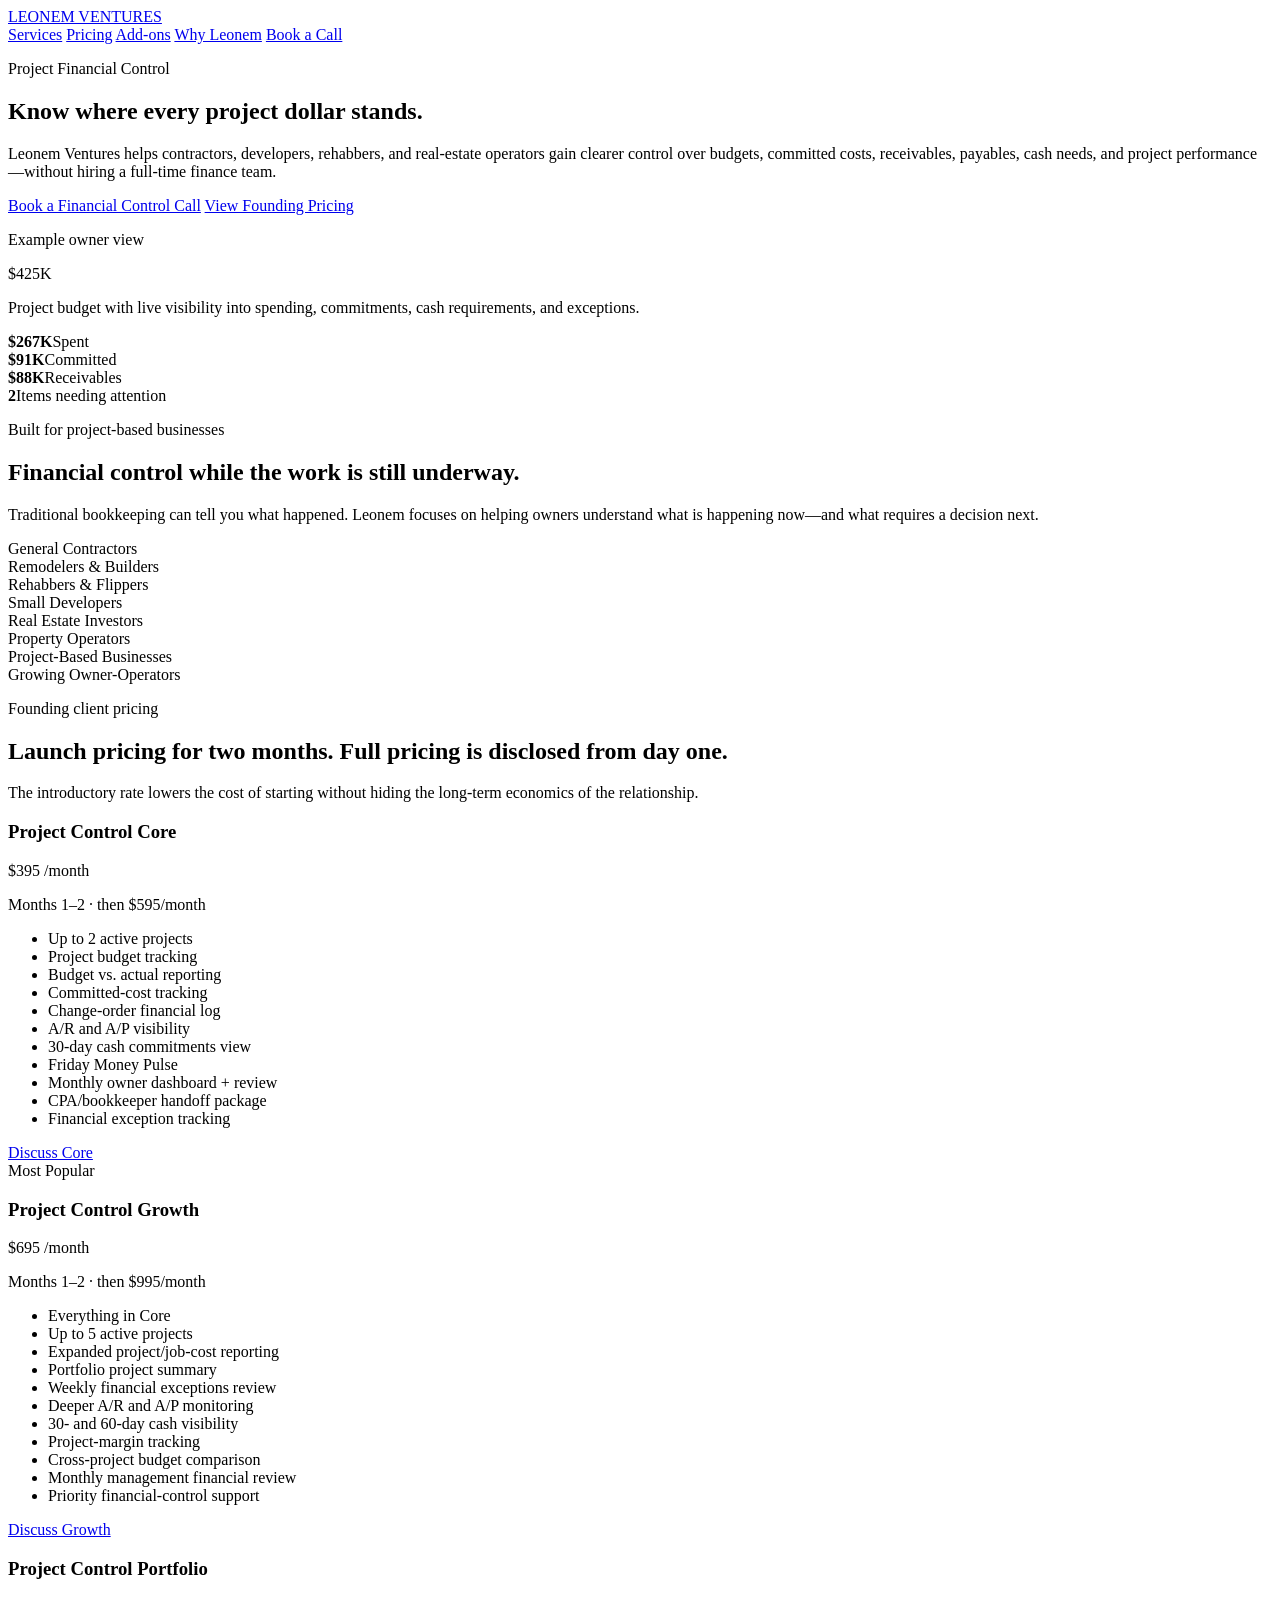
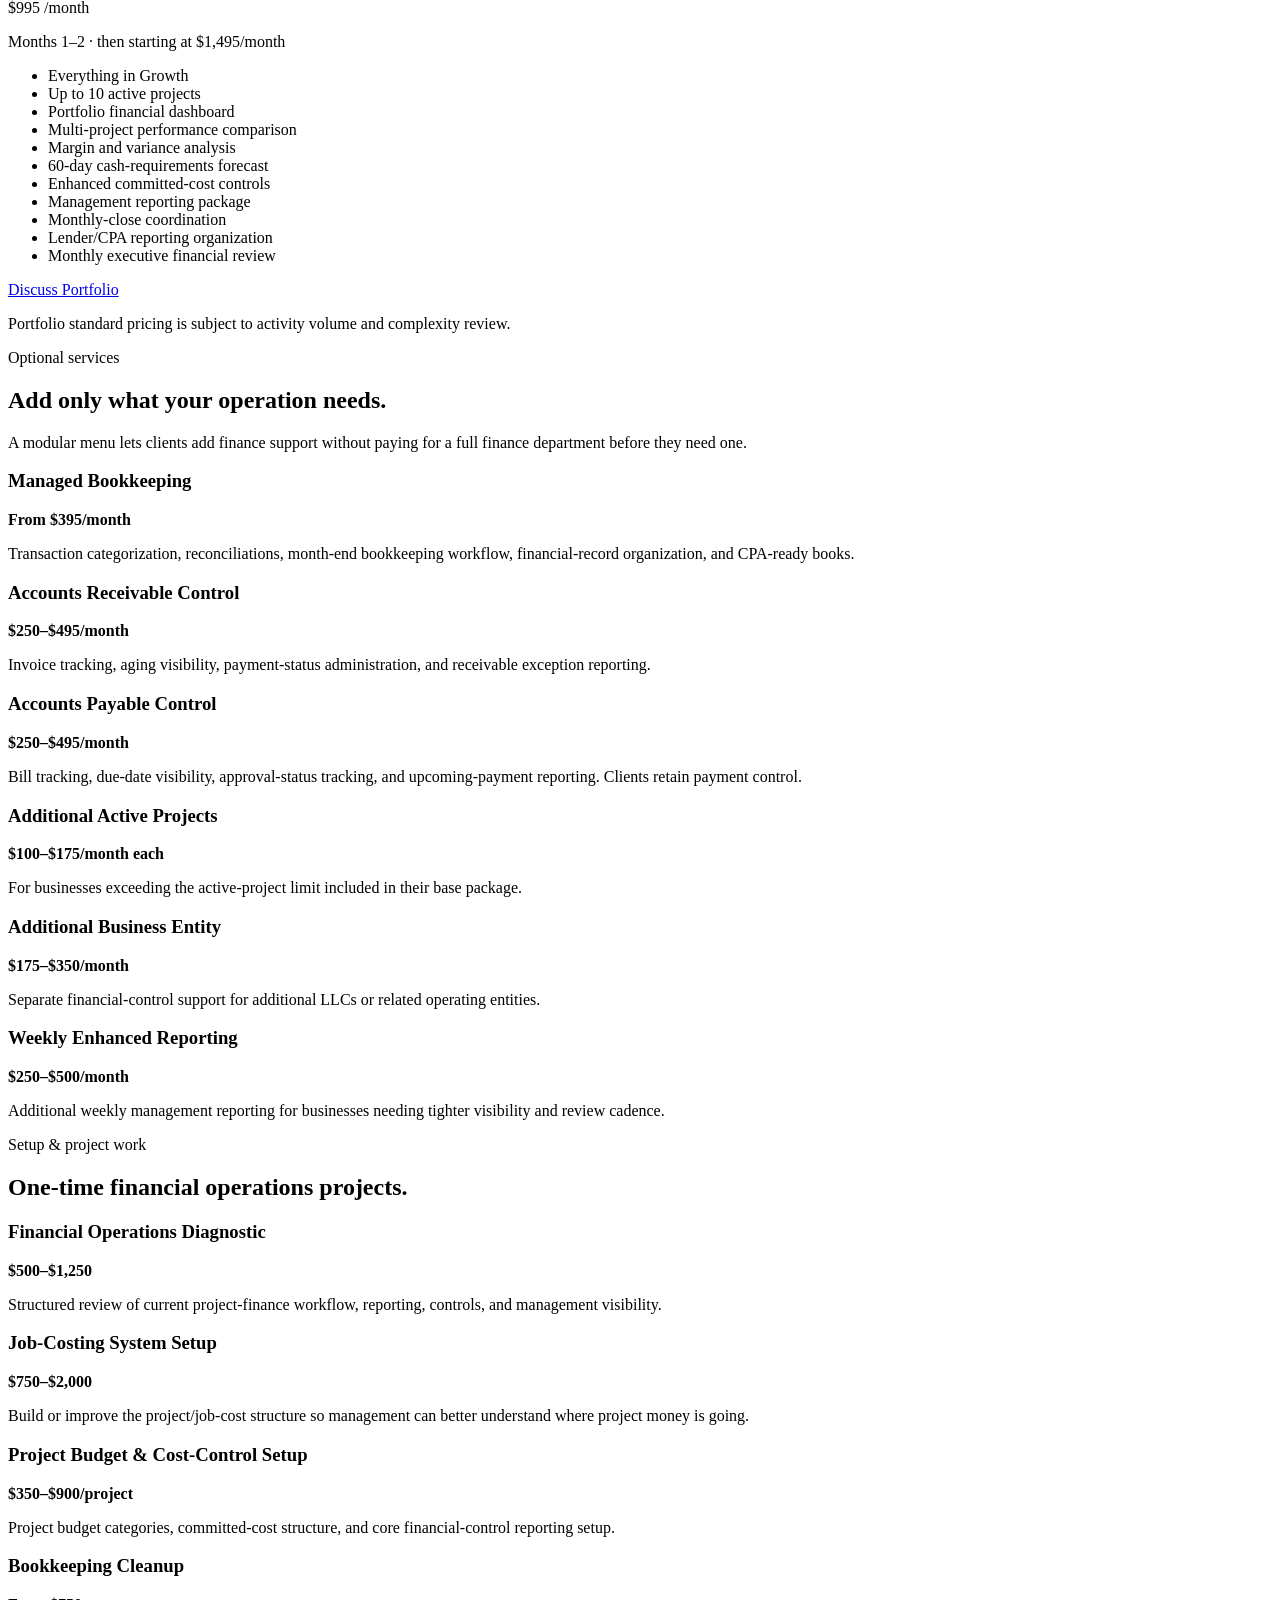
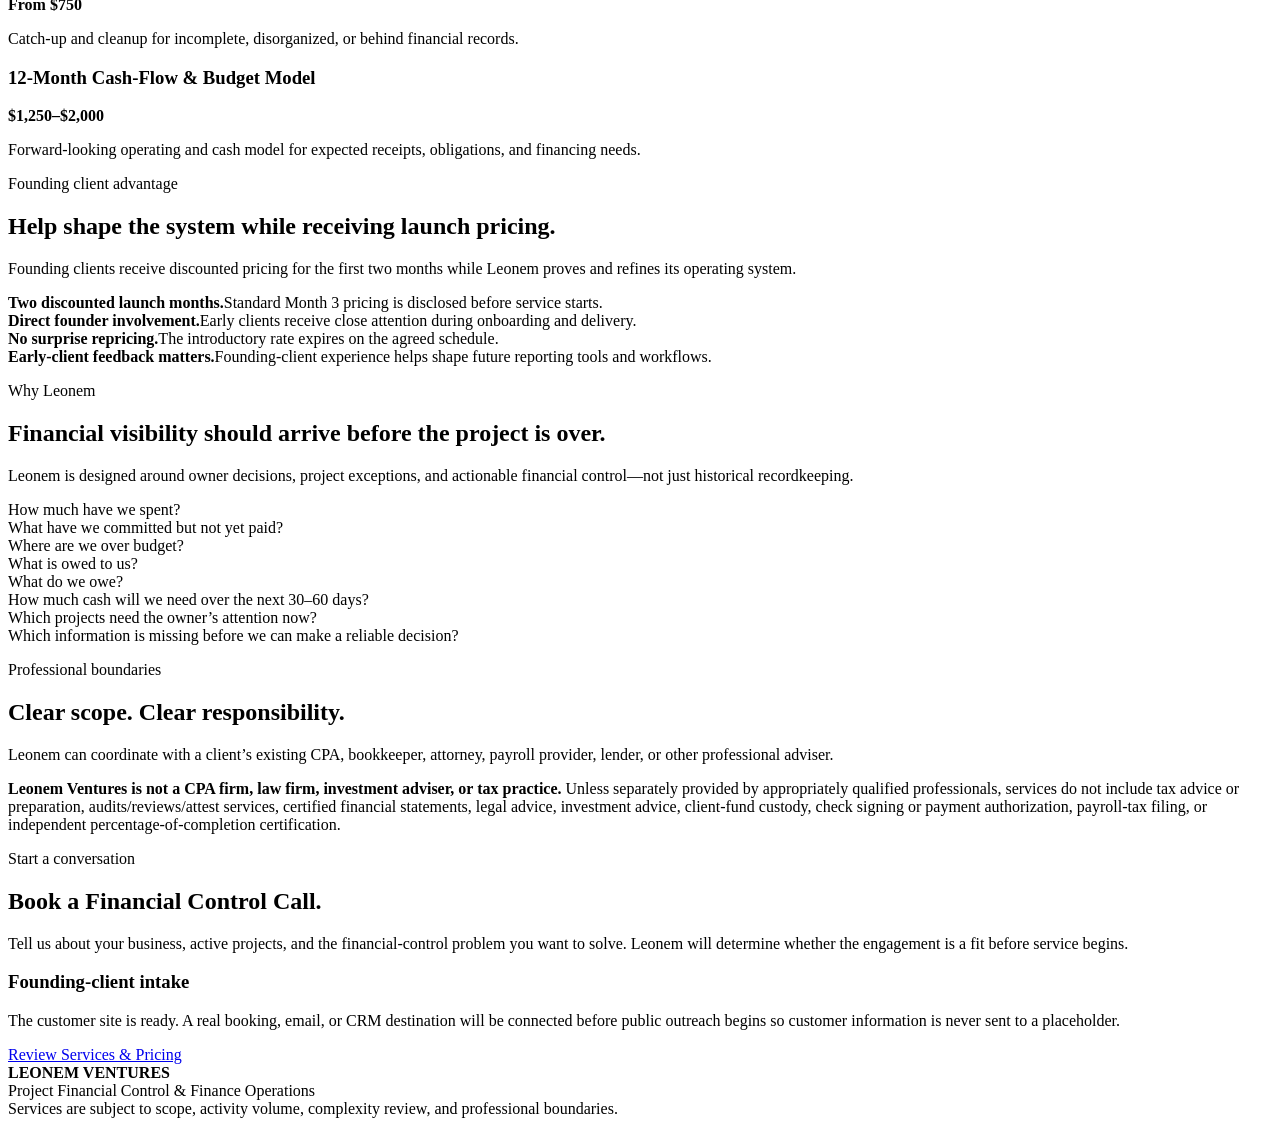
==== index.html @ e55cab3d "Add Leonem customer website" ====
<!doctype html>
<html lang="en">
<head>
  <meta charset="utf-8">
  <meta name="viewport" content="width=device-width, initial-scale=1">
  <meta name="description" content="Leonem Ventures provides project financial control and finance operations for contractors, developers, rehabbers, and real-estate operators.">
  <title>Leonem Ventures | Project Financial Control</title>
  <link rel="stylesheet" href="styles.css">
</head>
<body>
  <header class="site-header">
    <div class="wrap nav">
      <a class="brand" href="#top">LEONEM VENTURES</a>
      <nav aria-label="Primary navigation">
        <a href="#services">Services</a>
        <a href="#pricing">Pricing</a>
        <a href="#addons">Add-ons</a>
        <a href="#why">Why Leonem</a>
        <a class="button small" href="#contact">Book a Call</a>
      </nav>
    </div>
  </header>

  <main id="top">
    <section class="hero">
      <div class="wrap hero-grid">
        <div>
          <p class="eyebrow">Project Financial Control</p>
          <h1>Know where every project dollar stands.</h1>
          <p class="lead">Leonem Ventures helps contractors, developers, rehabbers, and real-estate operators gain clearer control over budgets, committed costs, receivables, payables, cash needs, and project performance—without hiring a full-time finance team.</p>
          <div class="actions">
            <a class="button" href="#contact">Book a Financial Control Call</a>
            <a class="button ghost" href="#pricing">View Founding Pricing</a>
          </div>
        </div>
        <aside class="owner-view" aria-label="Example owner financial view">
          <p class="overline">Example owner view</p>
          <div class="big-number">$425K</div>
          <p>Project budget with live visibility into spending, commitments, cash requirements, and exceptions.</p>
          <div class="metric-grid">
            <div><strong>$267K</strong><span>Spent</span></div>
            <div><strong>$91K</strong><span>Committed</span></div>
            <div><strong>$88K</strong><span>Receivables</span></div>
            <div><strong>2</strong><span>Items needing attention</span></div>
          </div>
        </aside>
      </div>
    </section>

    <section id="services">
      <div class="wrap">
        <div class="section-head">
          <div><p class="eyebrow">Built for project-based businesses</p><h2>Financial control while the work is still underway.</h2></div>
          <p>Traditional bookkeeping can tell you what happened. Leonem focuses on helping owners understand what is happening now—and what requires a decision next.</p>
        </div>
        <div class="audience-grid">
          <div>General Contractors</div><div>Remodelers & Builders</div><div>Rehabbers & Flippers</div><div>Small Developers</div>
          <div>Real Estate Investors</div><div>Property Operators</div><div>Project-Based Businesses</div><div>Growing Owner-Operators</div>
        </div>
      </div>
    </section>

    <section id="pricing" class="soft">
      <div class="wrap">
        <div class="section-head">
          <div><p class="eyebrow">Founding client pricing</p><h2>Launch pricing for two months. Full pricing is disclosed from day one.</h2></div>
          <p>The introductory rate lowers the cost of starting without hiding the long-term economics of the relationship.</p>
        </div>
        <div class="pricing-grid">
          <article class="price-card">
            <h3>Project Control Core</h3>
            <p class="price">$395 <span>/month</span></p>
            <p class="after">Months 1–2 · then $595/month</p>
            <ul>
              <li>Up to 2 active projects</li><li>Project budget tracking</li><li>Budget vs. actual reporting</li><li>Committed-cost tracking</li><li>Change-order financial log</li><li>A/R and A/P visibility</li><li>30-day cash commitments view</li><li>Friday Money Pulse</li><li>Monthly owner dashboard + review</li><li>CPA/bookkeeper handoff package</li><li>Financial exception tracking</li>
            </ul>
            <a class="button ghost full" href="#contact">Discuss Core</a>
          </article>

          <article class="price-card featured">
            <span class="badge">Most Popular</span>
            <h3>Project Control Growth</h3>
            <p class="price">$695 <span>/month</span></p>
            <p class="after">Months 1–2 · then $995/month</p>
            <ul>
              <li>Everything in Core</li><li>Up to 5 active projects</li><li>Expanded project/job-cost reporting</li><li>Portfolio project summary</li><li>Weekly financial exceptions review</li><li>Deeper A/R and A/P monitoring</li><li>30- and 60-day cash visibility</li><li>Project-margin tracking</li><li>Cross-project budget comparison</li><li>Monthly management financial review</li><li>Priority financial-control support</li>
            </ul>
            <a class="button full" href="#contact">Discuss Growth</a>
          </article>

          <article class="price-card">
            <h3>Project Control Portfolio</h3>
            <p class="price">$995 <span>/month</span></p>
            <p class="after">Months 1–2 · then starting at $1,495/month</p>
            <ul>
              <li>Everything in Growth</li><li>Up to 10 active projects</li><li>Portfolio financial dashboard</li><li>Multi-project performance comparison</li><li>Margin and variance analysis</li><li>60-day cash-requirements forecast</li><li>Enhanced committed-cost controls</li><li>Management reporting package</li><li>Monthly-close coordination</li><li>Lender/CPA reporting organization</li><li>Monthly executive financial review</li>
            </ul>
            <a class="button ghost full" href="#contact">Discuss Portfolio</a>
            <p class="fine">Portfolio standard pricing is subject to activity volume and complexity review.</p>
          </article>
        </div>
      </div>
    </section>

    <section id="addons">
      <div class="wrap">
        <div class="section-head">
          <div><p class="eyebrow">Optional services</p><h2>Add only what your operation needs.</h2></div>
          <p>A modular menu lets clients add finance support without paying for a full finance department before they need one.</p>
        </div>
        <div class="service-grid">
          <article><h3>Managed Bookkeeping</h3><strong>From $395/month</strong><p>Transaction categorization, reconciliations, month-end bookkeeping workflow, financial-record organization, and CPA-ready books.</p></article>
          <article><h3>Accounts Receivable Control</h3><strong>$250–$495/month</strong><p>Invoice tracking, aging visibility, payment-status administration, and receivable exception reporting.</p></article>
          <article><h3>Accounts Payable Control</h3><strong>$250–$495/month</strong><p>Bill tracking, due-date visibility, approval-status tracking, and upcoming-payment reporting. Clients retain payment control.</p></article>
          <article><h3>Additional Active Projects</h3><strong>$100–$175/month each</strong><p>For businesses exceeding the active-project limit included in their base package.</p></article>
          <article><h3>Additional Business Entity</h3><strong>$175–$350/month</strong><p>Separate financial-control support for additional LLCs or related operating entities.</p></article>
          <article><h3>Weekly Enhanced Reporting</h3><strong>$250–$500/month</strong><p>Additional weekly management reporting for businesses needing tighter visibility and review cadence.</p></article>
        </div>

        <div class="section-head second">
          <div><p class="eyebrow">Setup & project work</p><h2>One-time financial operations projects.</h2></div>
        </div>
        <div class="service-grid">
          <article><h3>Financial Operations Diagnostic</h3><strong>$500–$1,250</strong><p>Structured review of current project-finance workflow, reporting, controls, and management visibility.</p></article>
          <article><h3>Job-Costing System Setup</h3><strong>$750–$2,000</strong><p>Build or improve the project/job-cost structure so management can better understand where project money is going.</p></article>
          <article><h3>Project Budget & Cost-Control Setup</h3><strong>$350–$900/project</strong><p>Project budget categories, committed-cost structure, and core financial-control reporting setup.</p></article>
          <article><h3>Bookkeeping Cleanup</h3><strong>From $750</strong><p>Catch-up and cleanup for incomplete, disorganized, or behind financial records.</p></article>
          <article><h3>12-Month Cash-Flow & Budget Model</h3><strong>$1,250–$2,000</strong><p>Forward-looking operating and cash model for expected receipts, obligations, and financing needs.</p></article>
        </div>
      </div>
    </section>

    <section class="founding">
      <div class="wrap two-col">
        <div><p class="eyebrow">Founding client advantage</p><h2>Help shape the system while receiving launch pricing.</h2><p>Founding clients receive discounted pricing for the first two months while Leonem proves and refines its operating system.</p></div>
        <div class="adv-list">
          <div><strong>Two discounted launch months.</strong><span>Standard Month 3 pricing is disclosed before service starts.</span></div>
          <div><strong>Direct founder involvement.</strong><span>Early clients receive close attention during onboarding and delivery.</span></div>
          <div><strong>No surprise repricing.</strong><span>The introductory rate expires on the agreed schedule.</span></div>
          <div><strong>Early-client feedback matters.</strong><span>Founding-client experience helps shape future reporting tools and workflows.</span></div>
        </div>
      </div>
    </section>

    <section id="why" class="dark">
      <div class="wrap">
        <div class="section-head">
          <div><p class="eyebrow light">Why Leonem</p><h2>Financial visibility should arrive before the project is over.</h2></div>
          <p>Leonem is designed around owner decisions, project exceptions, and actionable financial control—not just historical recordkeeping.</p>
        </div>
        <div class="question-grid">
          <div>How much have we spent?</div><div>What have we committed but not yet paid?</div><div>Where are we over budget?</div><div>What is owed to us?</div><div>What do we owe?</div><div>How much cash will we need over the next 30–60 days?</div><div>Which projects need the owner’s attention now?</div><div>Which information is missing before we can make a reliable decision?</div>
        </div>
      </div>
    </section>

    <section id="boundaries">
      <div class="wrap">
        <div class="section-head"><div><p class="eyebrow">Professional boundaries</p><h2>Clear scope. Clear responsibility.</h2></div><p>Leonem can coordinate with a client’s existing CPA, bookkeeper, attorney, payroll provider, lender, or other professional adviser.</p></div>
        <div class="notice"><strong>Leonem Ventures is not a CPA firm, law firm, investment adviser, or tax practice.</strong> Unless separately provided by appropriately qualified professionals, services do not include tax advice or preparation, audits/reviews/attest services, certified financial statements, legal advice, investment advice, client-fund custody, check signing or payment authorization, payroll-tax filing, or independent percentage-of-completion certification.</div>
      </div>
    </section>

    <section id="contact" class="contact">
      <div class="wrap two-col">
        <div><p class="eyebrow">Start a conversation</p><h2>Book a Financial Control Call.</h2><p>Tell us about your business, active projects, and the financial-control problem you want to solve. Leonem will determine whether the engagement is a fit before service begins.</p></div>
        <div class="contact-card">
          <h3>Founding-client intake</h3>
          <p>The customer site is ready. A real booking, email, or CRM destination will be connected before public outreach begins so customer information is never sent to a placeholder.</p>
          <a class="button full" href="#top">Review Services & Pricing</a>
        </div>
      </div>
    </section>
  </main>

  <footer>
    <div class="wrap footer-grid"><div><strong>LEONEM VENTURES</strong><br>Project Financial Control & Finance Operations</div><div>Services are subject to scope, activity volume, complexity review, and professional boundaries.</div></div>
  </footer>
  <script src="script.js"></script>
</body>
</html>
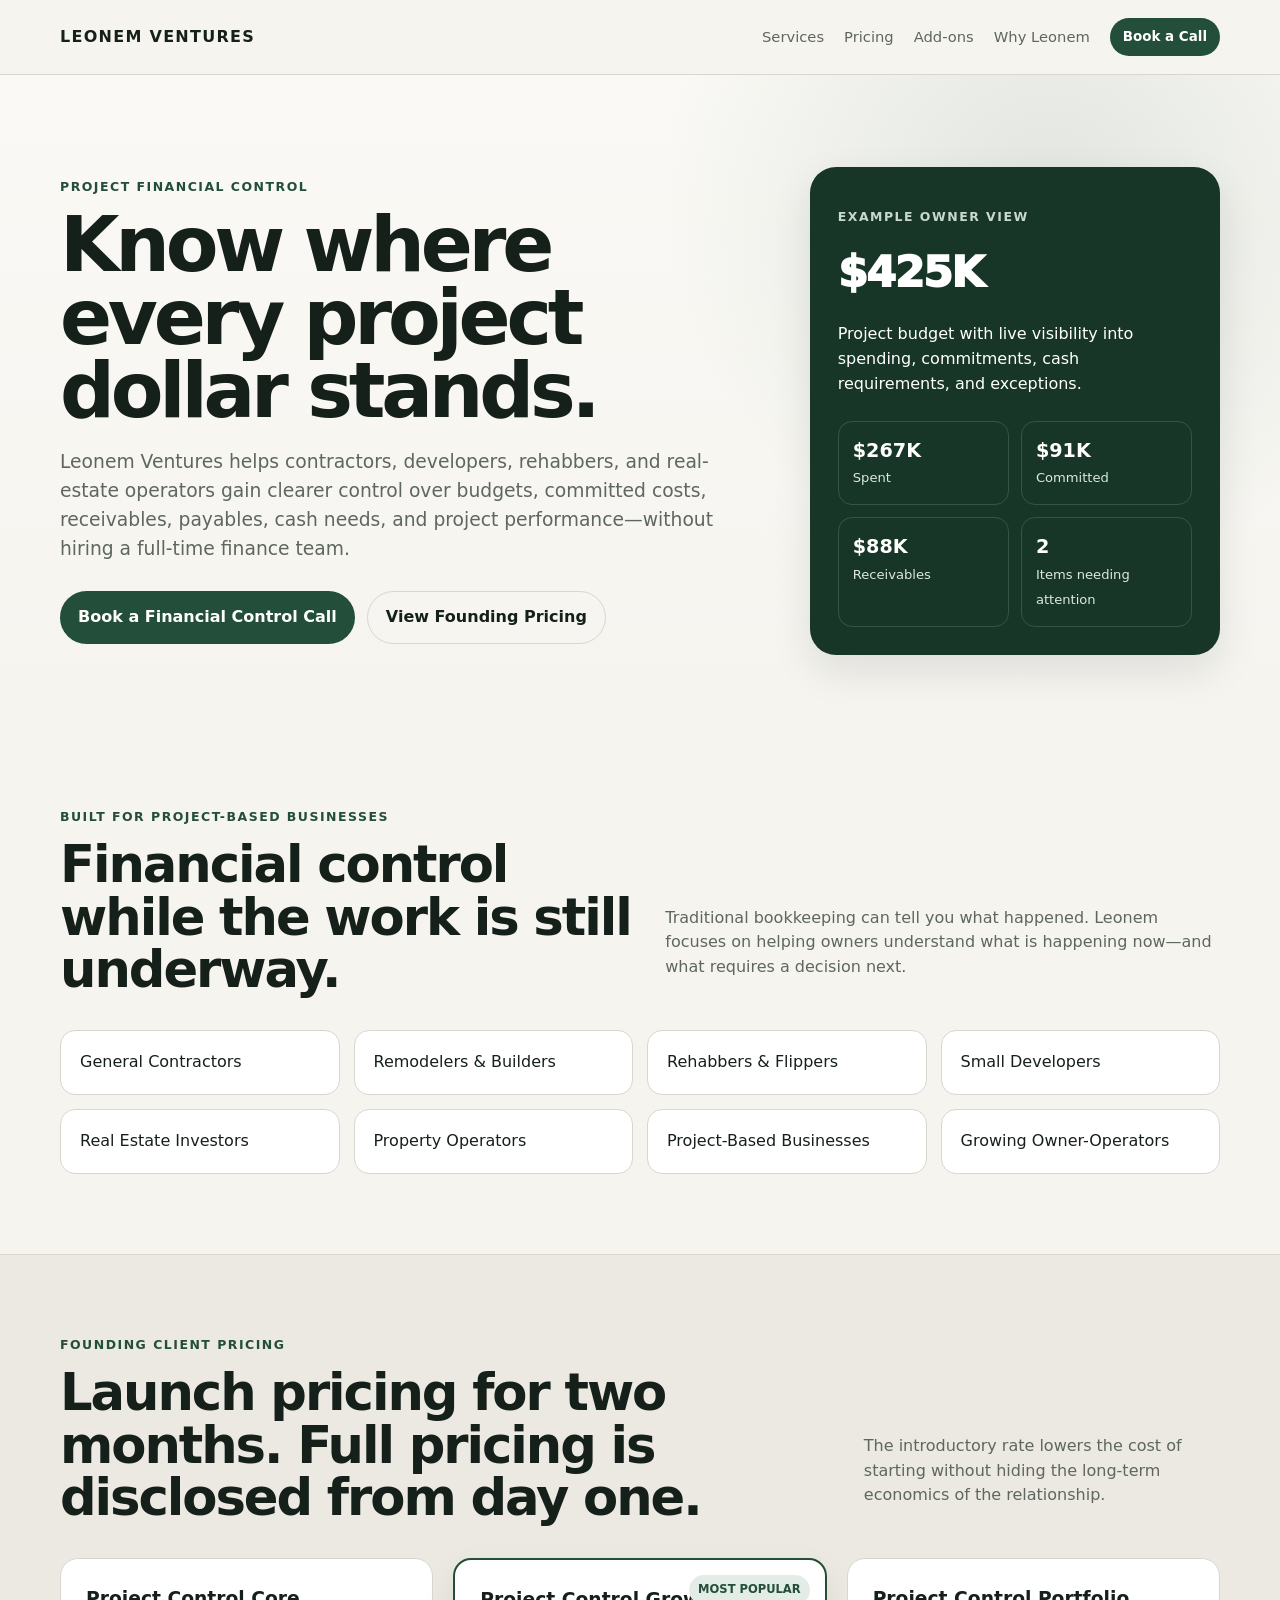
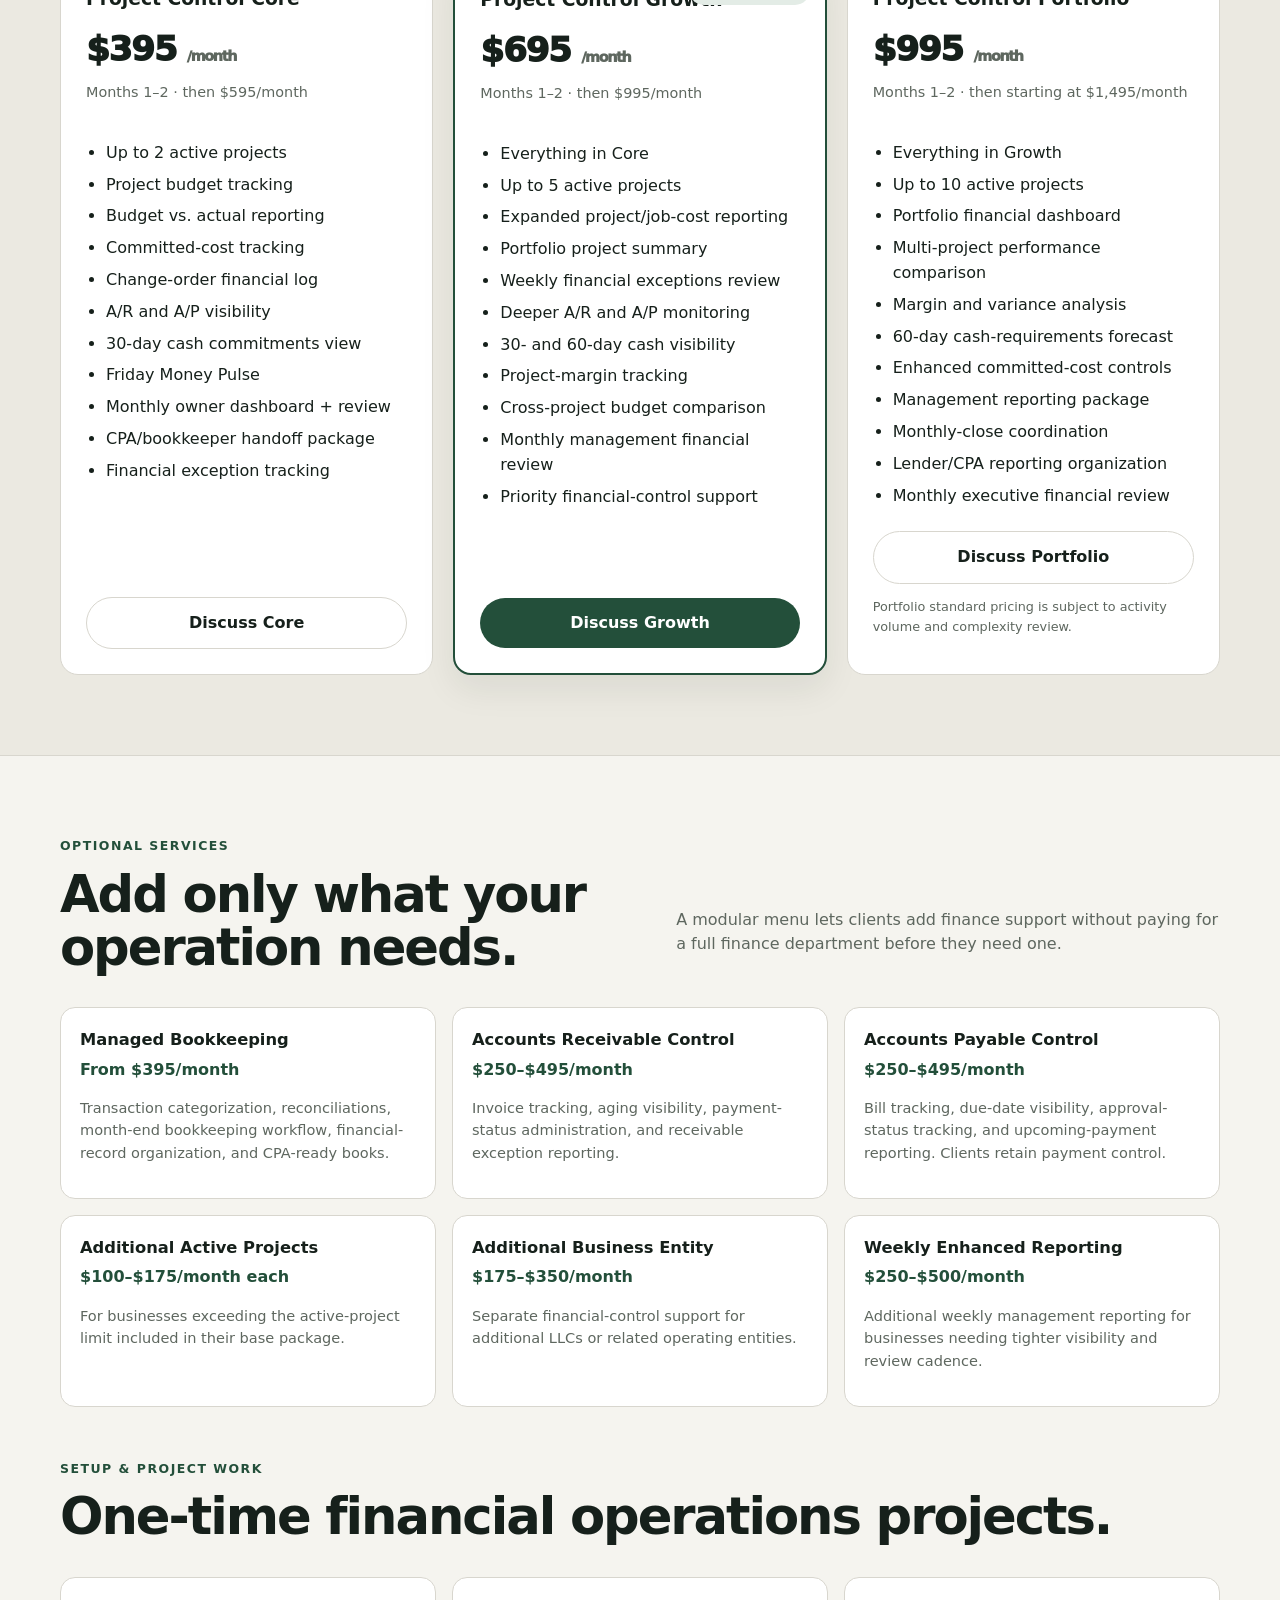
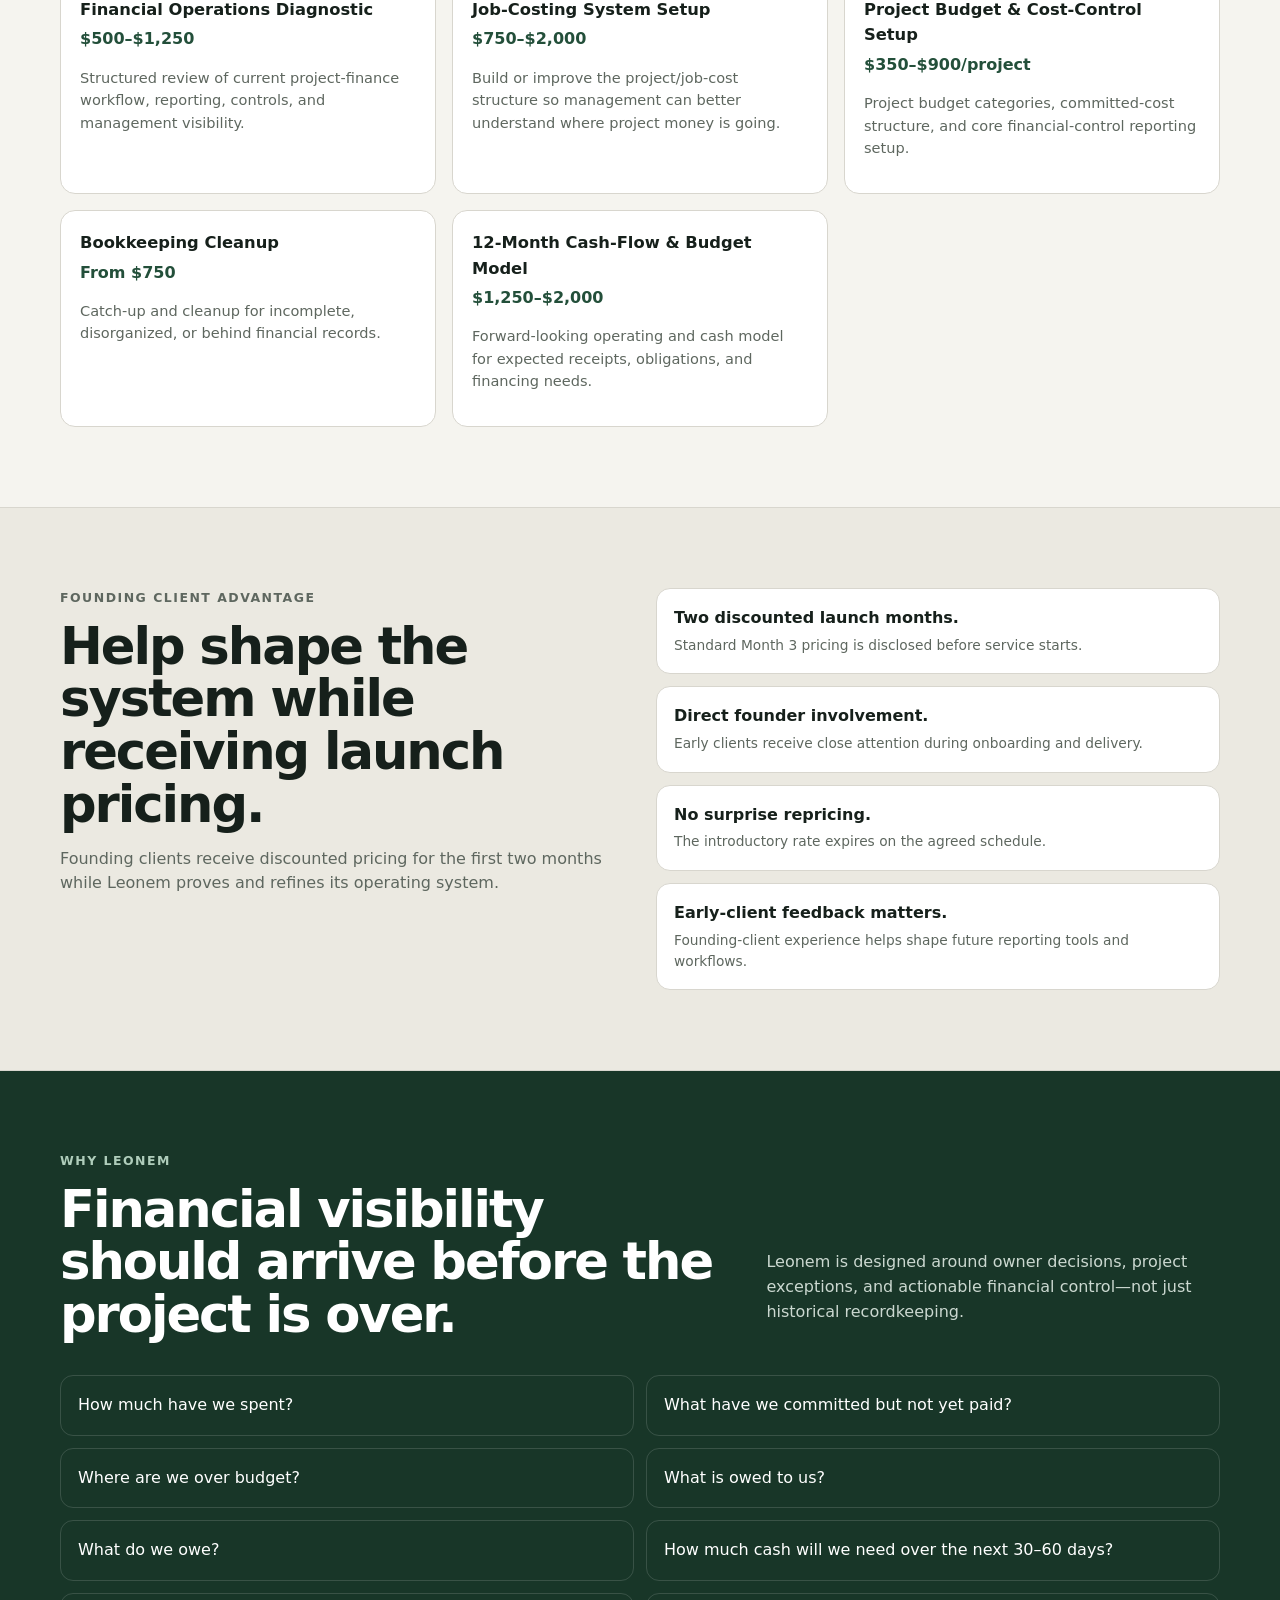
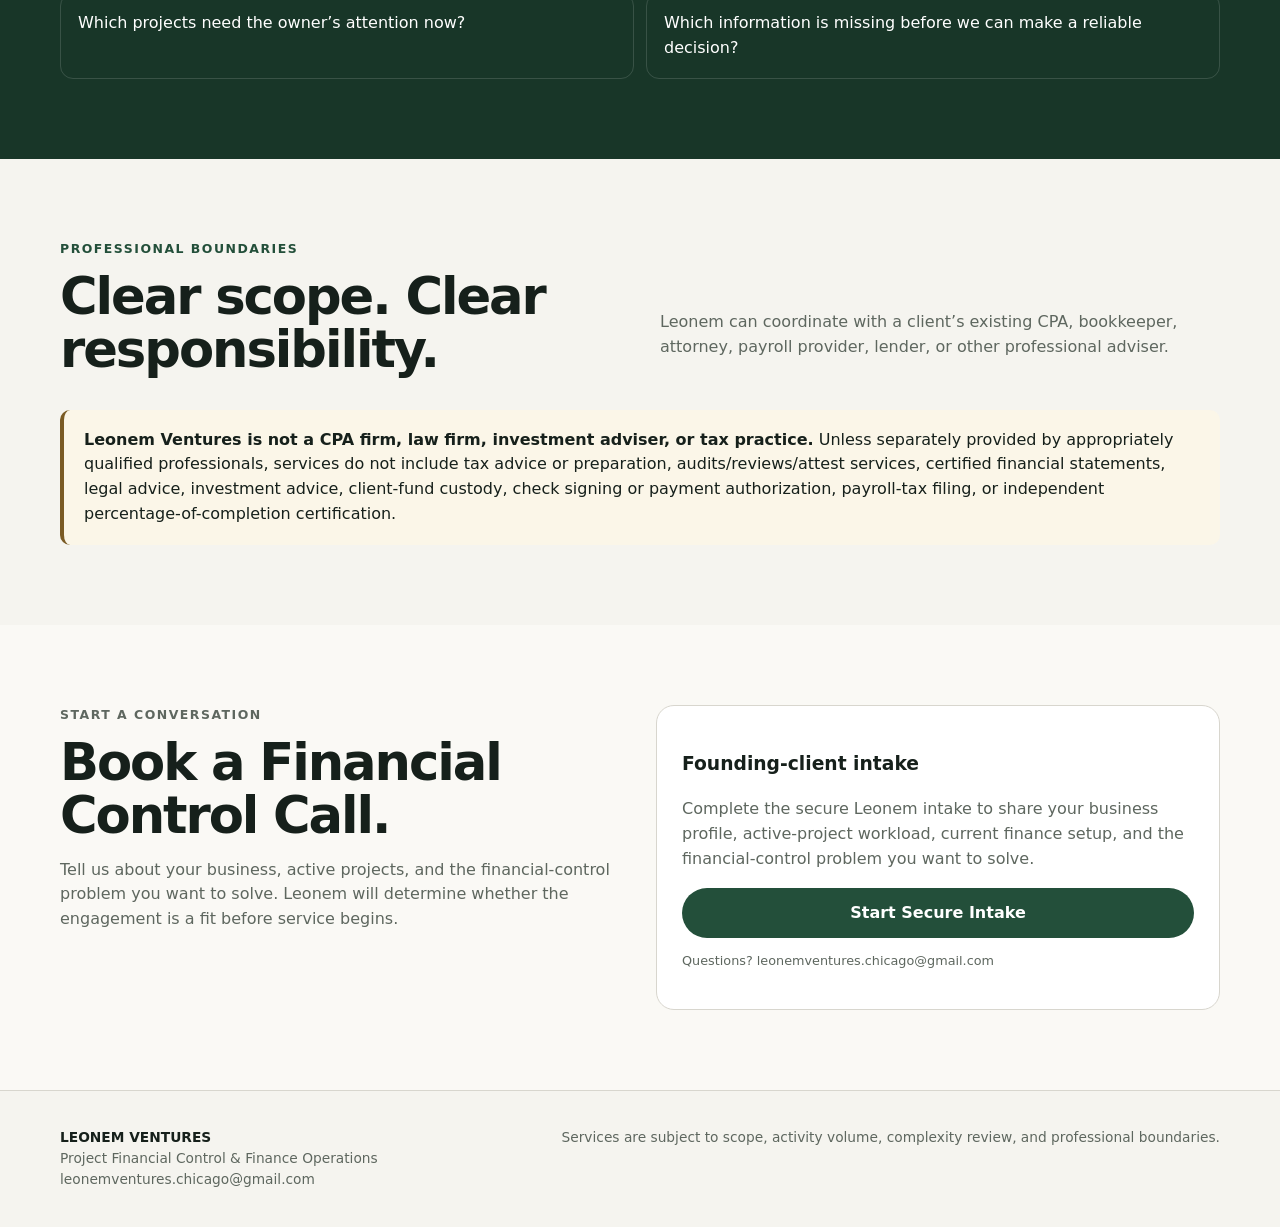
==== commit cbca949f: "Install Apollo website tracking" ====
--- a/index.html
+++ b/index.html
@@ -6,6 +6,10 @@
   <meta name="description" content="Leonem Ventures provides project financial control and finance operations for contractors, developers, rehabbers, and real-estate operators.">
   <title>Leonem Ventures | Project Financial Control</title>
   <link rel="stylesheet" href="styles.css">
+  <script>function initApollo(){var n=Math.random().toString(36).substring(7),o=document.createElement("script");
+  o.src="https://assets.apollo.io/micro/website-tracker/tracker.iife.js?nocache="+n,o.async=!0,o.defer=!0,
+  o.onload=function(){window.trackingFunctions.onLoad({appId:"6a95fcc9fbc06c00207082d8"})},
+  document.head.appendChild(o)}initApollo();</script>
 </head>
 <body>
   <header class="site-header">
--- a/styles.css
+++ b/styles.css
@@ -0,0 +1,3 @@
+:root{--bg:#f5f4ef;--surface:#fff;--surface2:#ebe9e1;--text:#16201b;--muted:#5e675f;--line:#d8d6ce;--accent:#234f3a;--accent2:#183628;--soft:#e3ece6;--max:1160px}*{box-sizing:border-box}html{scroll-behavior:smooth}body{margin:0;font-family:Inter,ui-sans-serif,system-ui,-apple-system,BlinkMacSystemFont,"Segoe UI",sans-serif;background:var(--bg);color:var(--text);line-height:1.55}a{text-decoration:none;color:inherit}.wrap{width:min(var(--max),calc(100% - 36px));margin:auto}.site-header{position:sticky;top:0;z-index:10;background:rgba(245,244,239,.95);backdrop-filter:blur(12px);border-bottom:1px solid var(--line)}.nav{height:74px;display:flex;align-items:center;justify-content:space-between;gap:20px}.brand{font-weight:900;letter-spacing:.08em}.nav nav{display:flex;gap:20px;align-items:center;color:var(--muted);font-size:.92rem}.button{display:inline-flex;justify-content:center;align-items:center;background:var(--accent);color:#fff;padding:13px 18px;border-radius:999px;font-weight:800;border:0;cursor:pointer}.button.small{padding:9px 13px;font-size:.84rem}.button.ghost{background:transparent;color:var(--text);border:1px solid var(--line)}.button.full{width:100%}.hero{padding:92px 0 72px;background:radial-gradient(circle at 82% 18%,rgba(35,79,58,.11),transparent 33%),linear-gradient(#faf9f5,var(--bg))}.hero-grid{display:grid;grid-template-columns:1.25fr .75fr;gap:66px;align-items:center}.eyebrow{font-size:.78rem;text-transform:uppercase;letter-spacing:.12em;font-weight:900;color:var(--accent);margin:0 0 12px}.light{color:#afcdbb}.hero h1{font-size:clamp(2.8rem,6vw,5.4rem);line-height:.95;letter-spacing:-.055em;margin:0 0 20px}.lead{font-size:1.17rem;color:var(--muted);max-width:760px}.actions{display:flex;gap:12px;flex-wrap:wrap;margin-top:28px}.owner-view{background:var(--accent2);color:#fff;border-radius:26px;padding:28px;box-shadow:0 16px 40px rgba(22,32,27,.1)}.overline{text-transform:uppercase;letter-spacing:.12em;font-size:.78rem;color:#c8d9cf;font-weight:800}.big-number{font-size:2.7rem;font-weight:950;letter-spacing:-.04em}.metric-grid{display:grid;grid-template-columns:1fr 1fr;gap:12px;margin-top:24px}.metric-grid div{border:1px solid rgba(255,255,255,.14);padding:14px;border-radius:14px}.metric-grid strong{display:block;font-size:1.2rem}.metric-grid span{font-size:.82rem;color:#dce7e1}section{padding:80px 0}.section-head{display:flex;justify-content:space-between;gap:34px;align-items:end;margin-bottom:34px}.section-head h2,.two-col h2{font-size:clamp(2rem,4vw,3.2rem);line-height:1.03;letter-spacing:-.04em;margin:0}.section-head>p,.two-col>div>p{color:var(--muted);max-width:560px}.audience-grid{display:grid;grid-template-columns:repeat(4,1fr);gap:14px}.audience-grid div,.service-grid article{background:var(--surface);border:1px solid var(--line);border-radius:15px;padding:19px}.soft,.founding{background:var(--surface2);border-top:1px solid var(--line);border-bottom:1px solid var(--line)}.pricing-grid{display:grid;grid-template-columns:repeat(3,1fr);gap:20px}.price-card{position:relative;background:var(--surface);border:1px solid var(--line);border-radius:18px;padding:25px;display:flex;flex-direction:column}.price-card.featured{border:2px solid var(--accent);box-shadow:0 14px 34px rgba(25,40,31,.08)}.badge{position:absolute;right:15px;top:15px;background:var(--soft);color:var(--accent);font-size:.72rem;font-weight:900;padding:6px 9px;border-radius:999px;text-transform:uppercase}.price-card h3{margin:0 0 10px}.price{font-size:2.15rem;font-weight:950;letter-spacing:-.04em;margin:0}.price span{font-size:.9rem;color:var(--muted)}.after{font-size:.9rem;color:var(--muted);margin:4px 0 15px}.price-card ul{padding-left:20px;flex:1}.price-card li{margin:7px 0}.fine{font-size:.8rem;color:var(--muted)}.service-grid{display:grid;grid-template-columns:repeat(3,1fr);gap:16px}.service-grid h3{margin:0 0 5px;font-size:1.02rem}.service-grid strong{color:var(--accent)}.service-grid p{color:var(--muted);font-size:.91rem}.second{margin-top:52px}.two-col{display:grid;grid-template-columns:1fr 1fr;gap:32px}.adv-list{display:grid;gap:12px}.adv-list div{background:#fff;border:1px solid var(--line);border-radius:14px;padding:17px}.adv-list span{display:block;color:var(--muted);font-size:.86rem;margin-top:4px}.dark{background:var(--accent2);color:#fff}.dark .section-head>p{color:#cbd8d0}.question-grid{display:grid;grid-template-columns:repeat(2,1fr);gap:12px}.question-grid div{border:1px solid rgba(255,255,255,.14);border-radius:13px;padding:17px}.notice{background:#fbf6e8;border-left:4px solid #7a5b24;border-radius:10px;padding:18px 20px}.contact{background:#faf9f5}.contact-card{background:#fff;border:1px solid var(--line);border-radius:18px;padding:25px}.contact-card p{color:var(--muted)}footer{border-top:1px solid var(--line);padding:36px 0;color:var(--muted);font-size:.86rem}.footer-grid{display:flex;justify-content:space-between;gap:28px}.footer-grid strong{color:var(--text)}
+.intake-hero{padding:72px 0 48px;background:linear-gradient(180deg,#faf9f5,var(--bg))}.intake-intro{display:grid;grid-template-columns:1.3fr .7fr;gap:54px;align-items:start}.intake-intro h1{font-size:clamp(2.6rem,5vw,4.7rem);line-height:.98;letter-spacing:-.05em;margin:0 0 18px}.intake-side-note{background:var(--accent2);color:#fff;border-radius:20px;padding:24px}.intake-side-note ol{padding-left:20px}.intake-side-note .fine{color:#d6e2db}.intake-section{padding-top:28px}.intake-layout{display:grid;grid-template-columns:minmax(0,1.35fr) minmax(280px,.65fr);gap:28px;align-items:start}.intake-form{display:grid;gap:18px}.form-section{background:#fff;border:1px solid var(--line);border-radius:18px;padding:24px}.form-section-head{display:flex;gap:15px;align-items:flex-start;margin-bottom:22px}.form-section-head>span{width:34px;height:34px;border-radius:999px;background:var(--soft);color:var(--accent);display:grid;place-items:center;font-size:.78rem;font-weight:900;flex:0 0 auto}.form-section-head h2{font-size:1.35rem;margin:0 0 4px}.form-section-head p{margin:0;color:var(--muted);font-size:.9rem}.form-grid{display:grid;grid-template-columns:1fr 1fr;gap:16px}.form-grid label,.block-label{display:grid;gap:7px;font-size:.84rem;font-weight:800}.form-grid input,.form-grid select,.block-label textarea{width:100%;border:1px solid #cfcfc7;border-radius:10px;background:#fff;color:var(--text);padding:12px 13px;font:inherit}.form-grid input:focus,.form-grid select:focus,.block-label textarea:focus{outline:none;border-color:var(--accent);box-shadow:0 0 0 3px rgba(35,79,58,.1)}.check-grid{display:grid;grid-template-columns:1fr 1fr;gap:10px;margin-bottom:20px}.check-grid label,.agreement{display:flex;gap:10px;align-items:flex-start;border:1px solid var(--line);border-radius:11px;padding:12px;background:#fafaf7;font-size:.9rem}.check-grid input,.agreement input{margin-top:3px;accent-color:var(--accent)}.agreement-section{display:grid;gap:10px}.agreement{background:#fff}.form-actions{display:flex;flex-direction:column;align-items:flex-start;gap:8px;padding:0 4px}.form-submit{min-width:220px}.intake-summary-card{position:sticky;top:94px;background:var(--accent2);color:#fff;border-radius:20px;padding:24px;box-shadow:0 14px 36px rgba(22,32,27,.1)}.intake-summary-card h2{font-size:2rem;line-height:1.05;margin:0 0 12px}.intake-summary-card p{color:#d5e0da}.intake-summary-card .fine{color:#c5d3cb}.intake-summary-card hr{border:0;border-top:1px solid rgba(255,255,255,.15);margin:22px 0}.dark-text{color:#aed0bc}.fit-price{font-size:1.45rem;font-weight:900;margin-top:14px;color:#fff}.intake-result{margin-top:22px;padding-top:20px;border-top:1px solid rgba(255,255,255,.15)}.intake-result textarea{width:100%;border-radius:10px;border:1px solid rgba(255,255,255,.2);background:#fff;color:var(--text);padding:12px;margin:8px 0 12px;font:inherit;resize:vertical}.intake-result .button.ghost{border-color:rgba(255,255,255,.35);color:#fff}.intake-result strong{color:#fff}
+@media(max-width:900px){.nav nav a:not(.small){display:none}.hero-grid,.two-col,.intake-intro,.intake-layout{grid-template-columns:1fr}.pricing-grid,.service-grid{grid-template-columns:1fr}.audience-grid{grid-template-columns:1fr 1fr}.intake-summary-card{position:static}}@media(max-width:600px){.wrap{width:min(var(--max),calc(100% - 24px))}.hero{padding:58px 0}.nav{height:66px}.brand{font-size:.84rem}.section-head{display:block}.section-head>p{margin-top:14px}.metric-grid,.question-grid,.audience-grid,.form-grid,.check-grid{grid-template-columns:1fr}.footer-grid{display:block}.footer-grid div+div{margin-top:12px}.form-section{padding:18px}.intake-hero{padding-top:50px}}
